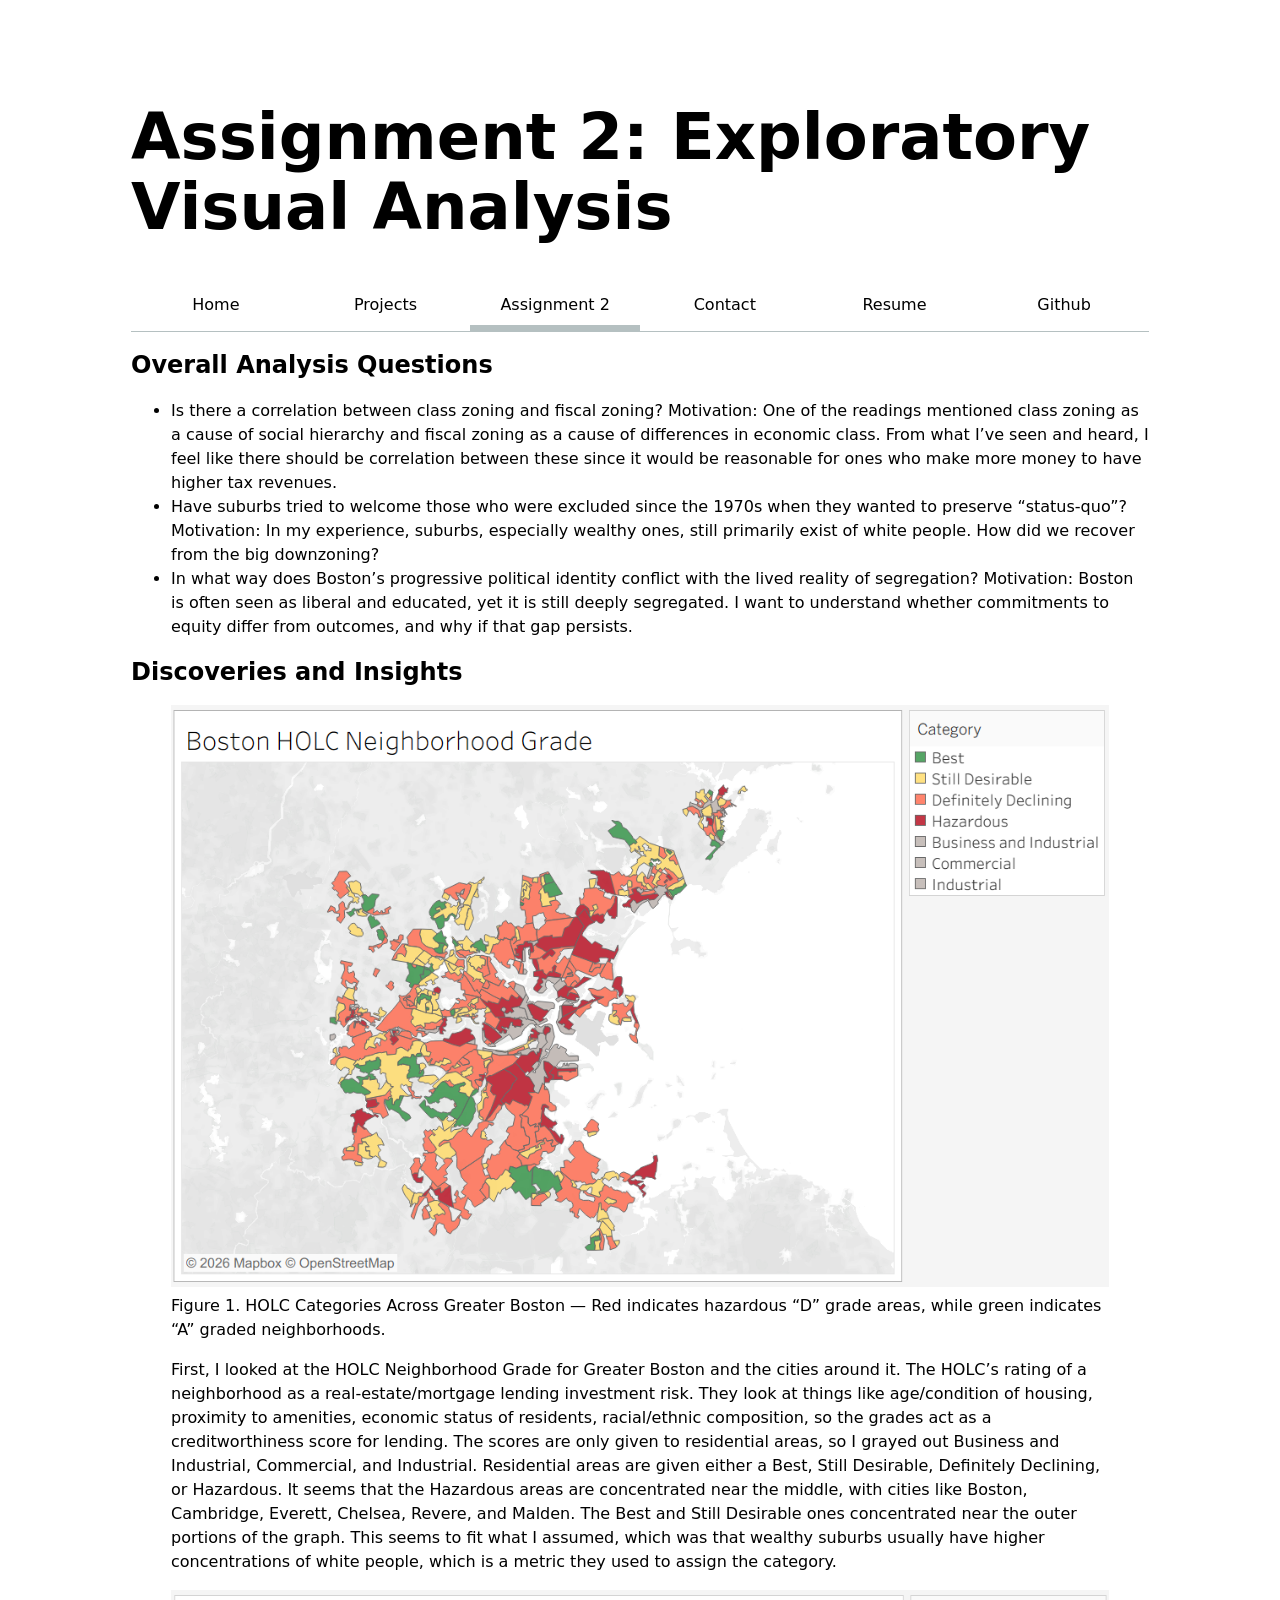
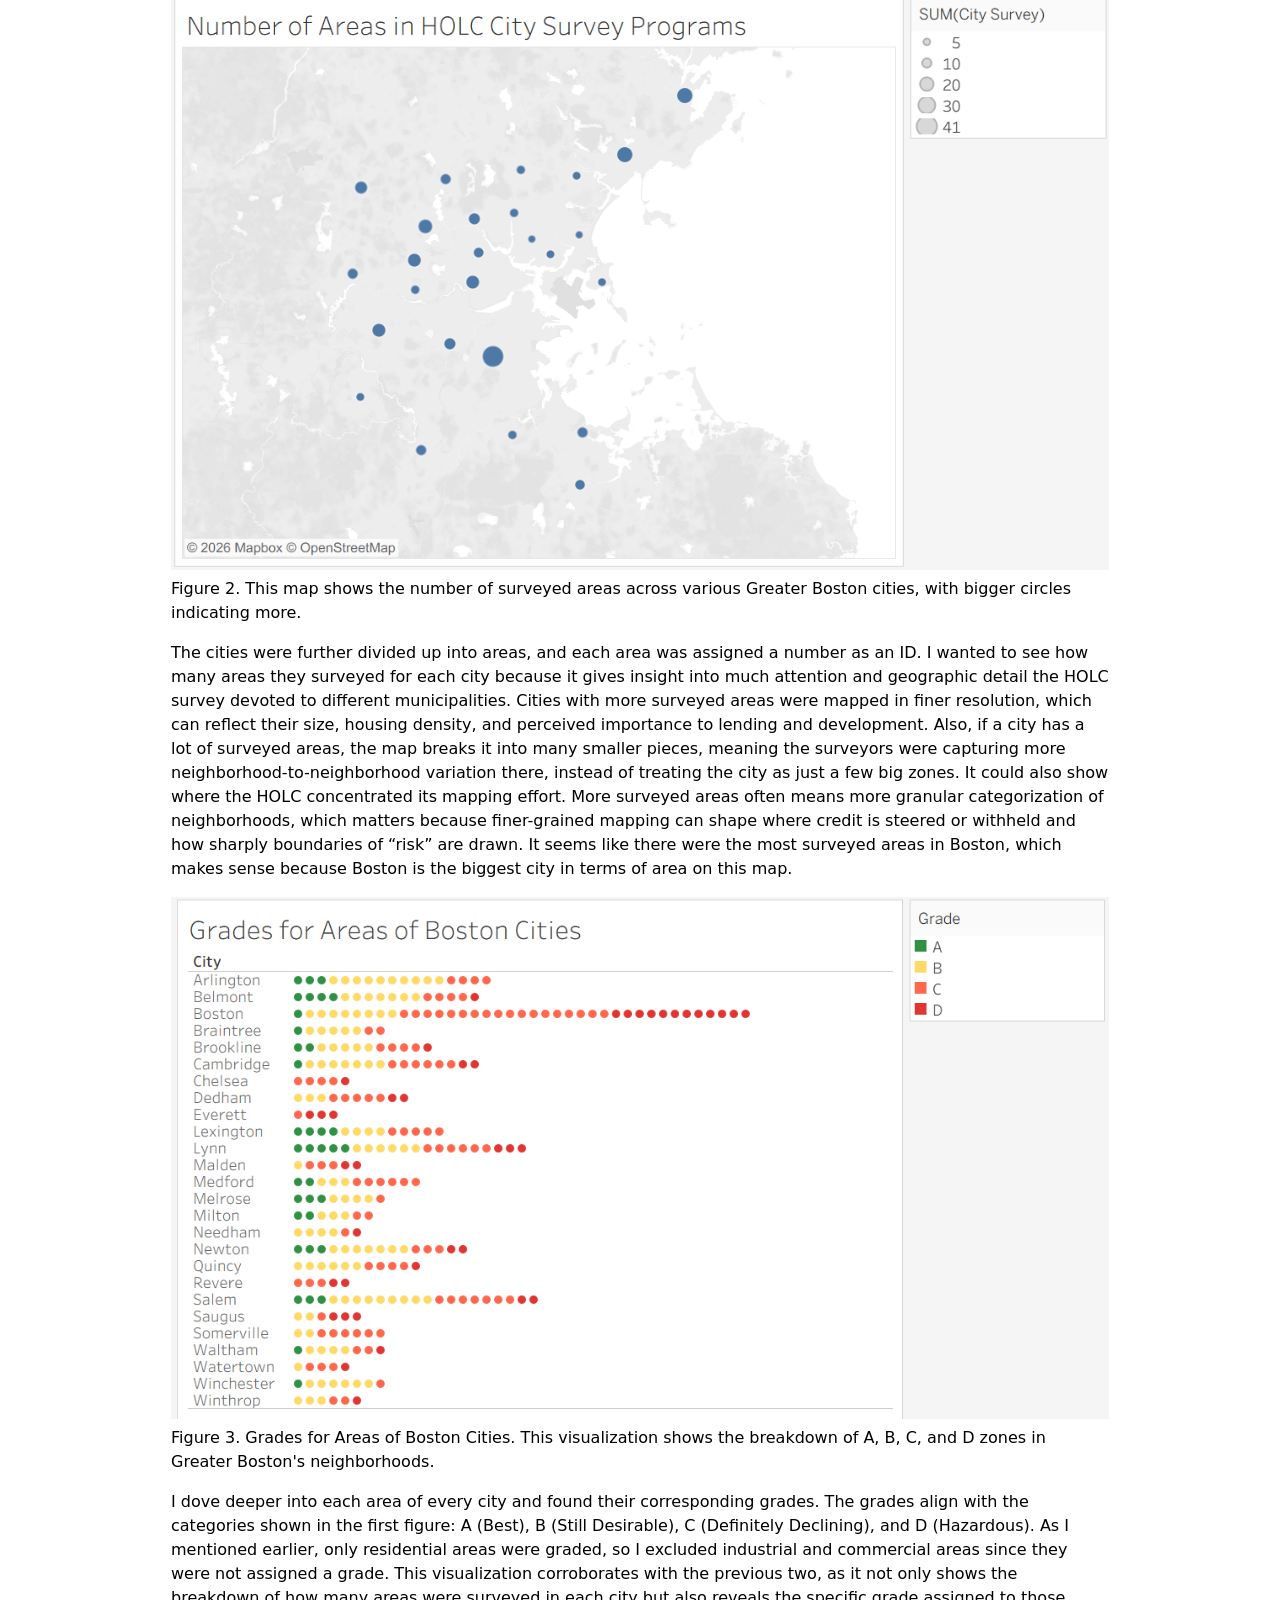
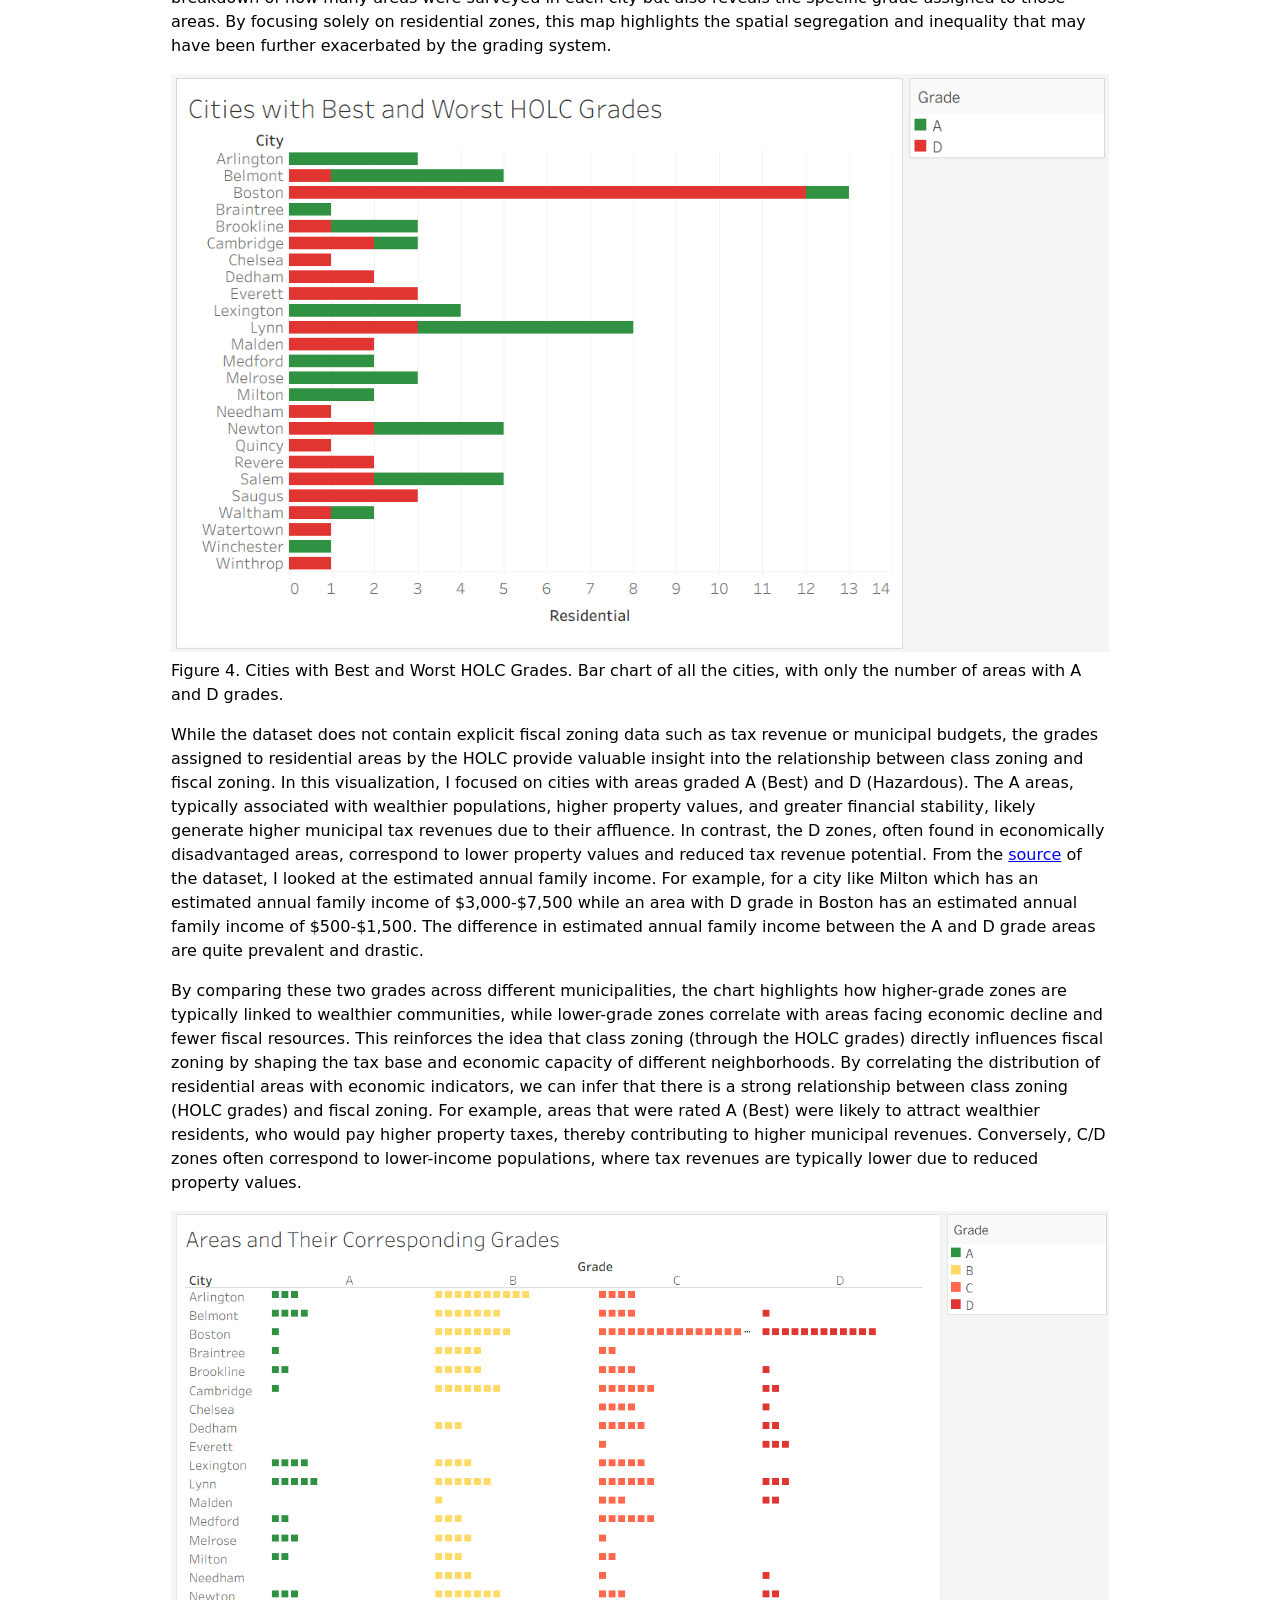
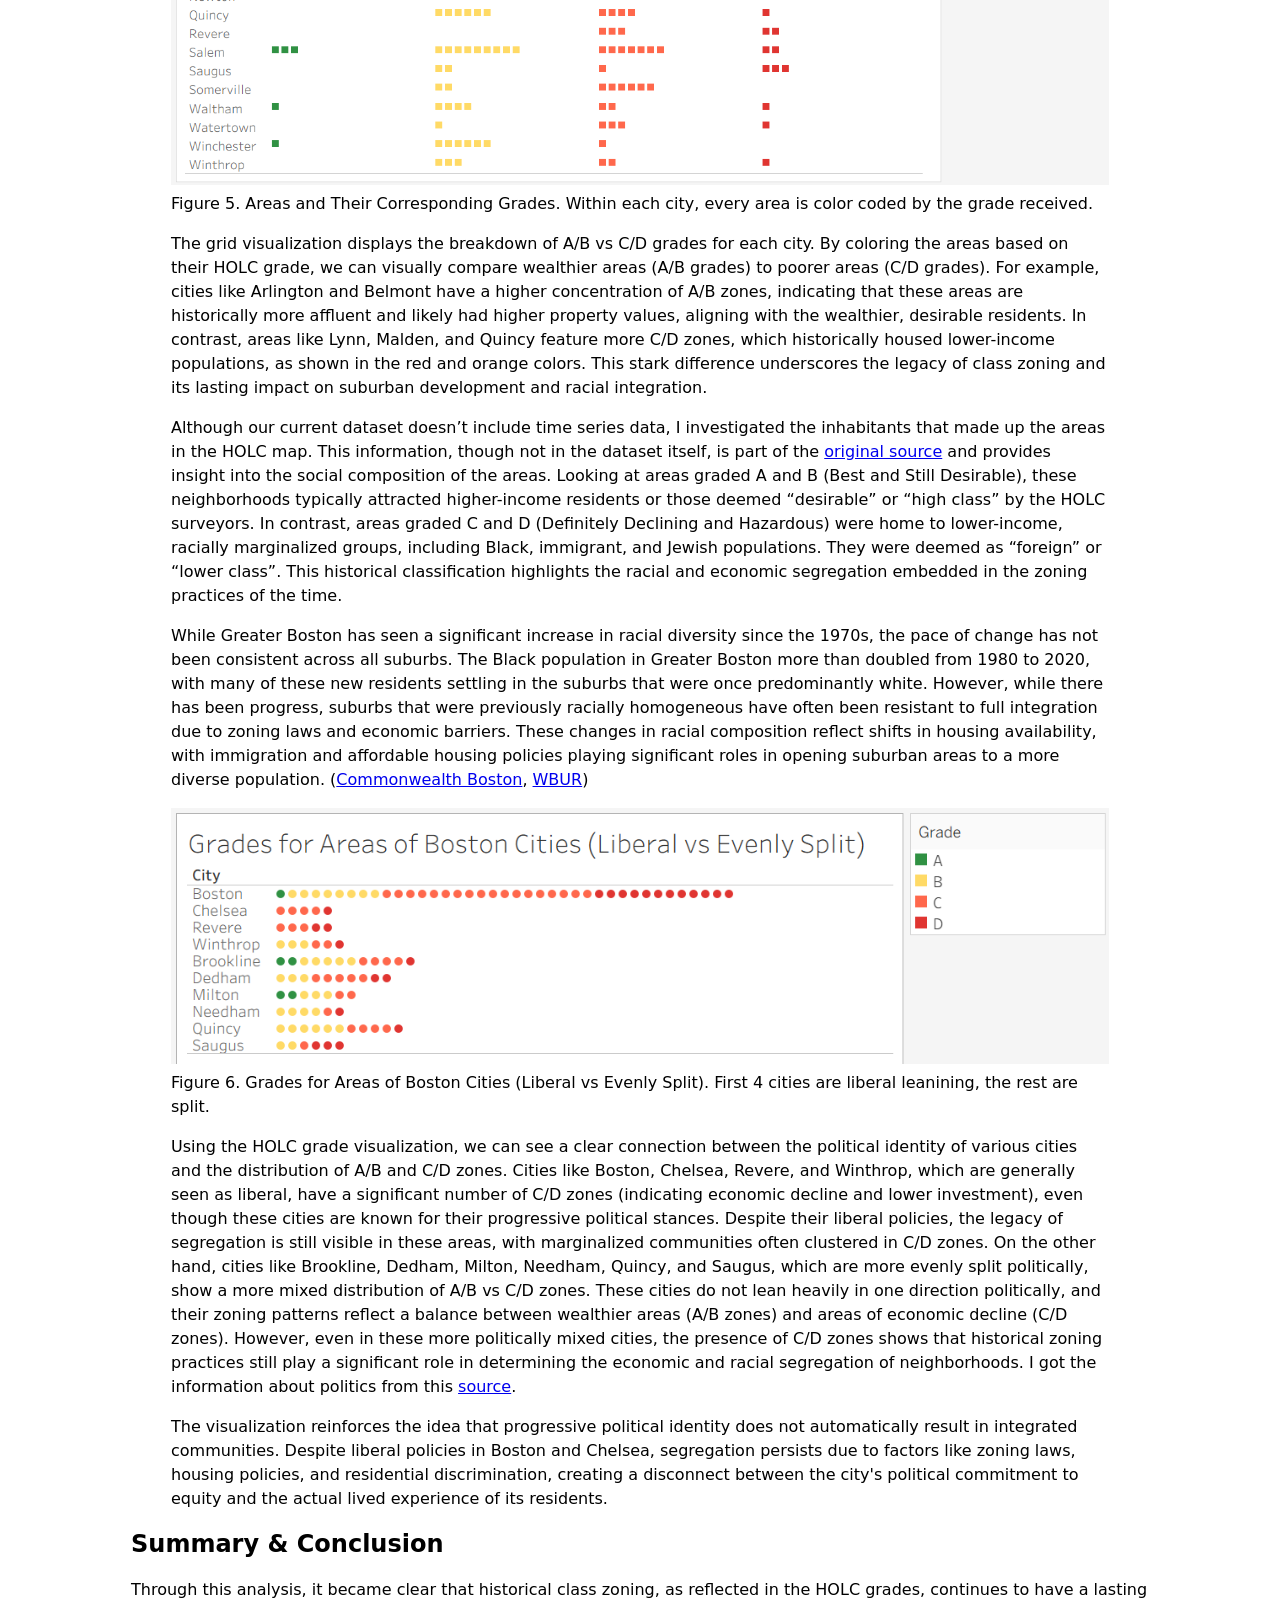
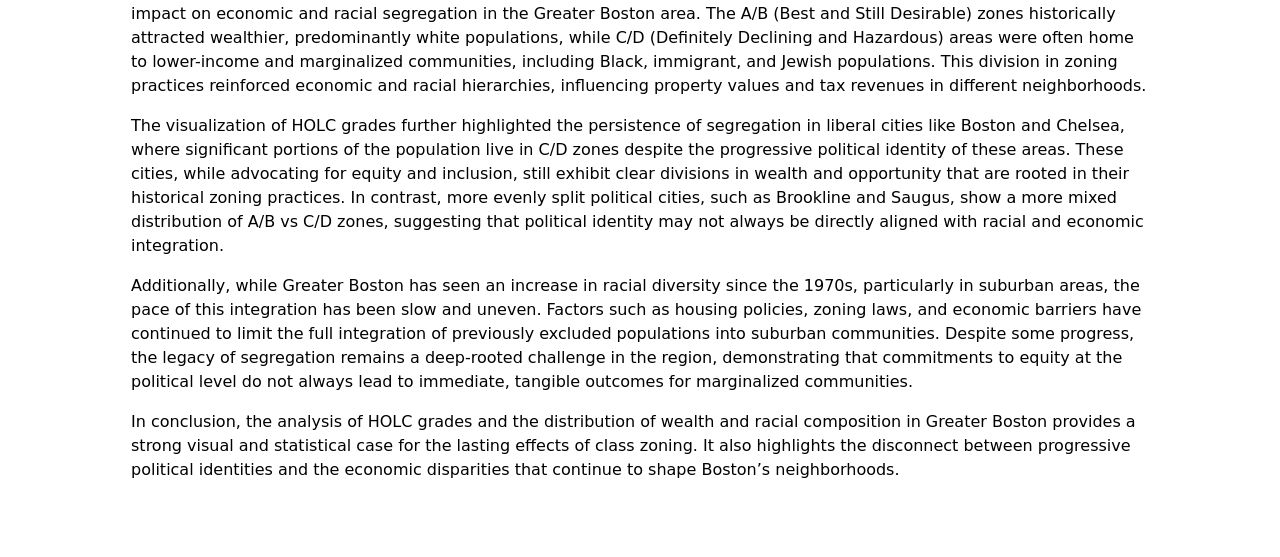
==== A2/index.html @ e9b643f2 "Fixing A2 html file name" ====
<!DOCTYPE html>
<html lang="en">

<head>
    <meta charset="UTF-8">
    <meta name="viewport" content="width=device-width, initial-scale=1.0">
    <title>6.C35 Assignment 2: Exploratory Visual Analysis</title>
    <link rel="stylesheet" href="../style.css">
</head>

<body>
    <h1>Assignment 2: Exploratory Visual Analysis</h1>

    <nav>
        <ul>
            <li><a href="../">Home</a></li>
            <li><a href="../projects/">Projects</a></li>
            <li><a class='current' href="./">Assignment 2</a></li>
            <li><a href="../contact/">Contact</a></li>
            <li><a href="../resume/">Resume</a></li>
            <li><a href="https://github.com/blin20115" target="_blank">Github</a></li>
        </ul>
    </nav>

    <section id="questions">
        <h2>Overall Analysis Questions</h2>
        <ul>
            <li>Is there a correlation between class zoning and fiscal zoning? Motivation: One of the readings mentioned
                class zoning as a cause of social hierarchy and fiscal zoning as a cause of differences in economic
                class. From what I’ve seen and heard, I feel like there should be correlation between these since it
                would be reasonable for ones who make more money to have higher tax revenues.
            </li>
            <li>Have suburbs tried to welcome those who were excluded since the 1970s when they wanted to preserve
                “status-quo”? Motivation: In my experience, suburbs, especially wealthy ones, still primarily exist of
                white people. How did we recover from the big downzoning?
            </li>
            <li>In what way does Boston’s progressive political identity conflict with the lived reality of segregation?
                Motivation: Boston is often seen as liberal and educated, yet it is still deeply segregated. I want to
                understand whether commitments to equity differ from outcomes, and why if that gap persists.
            </li>
        </ul>
    </section>

    <section id="results">
        <h2>Discoveries and Insights</h2>

        <figure>
            <img src="images/figure 1.png" alt="Greater Boston HOLC Map">
            <figcaption>Figure 1. HOLC Categories Across Greater Boston — Red indicates hazardous “D” grade areas, while
                green indicates “A” graded neighborhoods.</figcaption>
            <p>First, I looked at the HOLC Neighborhood Grade for Greater Boston and the cities around it. The HOLC’s
                rating of a neighborhood as a real-estate/mortgage lending investment risk. They look at things like
                age/condition of housing, proximity to amenities, economic status of residents, racial/ethnic
                composition, so the grades act as a creditworthiness score for lending. The scores are only given to
                residential areas, so I grayed out Business and Industrial, Commercial, and Industrial. Residential
                areas are given either a Best, Still Desirable, Definitely Declining, or Hazardous. It seems that the
                Hazardous areas are concentrated near the middle, with cities like Boston, Cambridge, Everett, Chelsea,
                Revere, and Malden. The Best and Still Desirable ones concentrated near the outer portions of the graph.
                This seems to fit what I assumed, which was that wealthy suburbs usually have higher concentrations of
                white people, which is a metric they used to assign the category.
            </p>
        </figure>

        <figure>
            <img src="images/figure 2.png" alt="Number of Areas in HOLC City Survey Programs">
            <figcaption>Figure 2. This map shows the number of surveyed areas across various Greater Boston cities, with
                bigger circles indicating more.</figcaption>
            <p>The cities were further divided up into areas, and each area was assigned a number as an ID. I wanted to
                see how many areas they surveyed for each city because it gives insight into much attention and
                geographic detail the HOLC survey devoted to different municipalities. Cities with more surveyed areas
                were mapped in finer resolution, which can reflect their size, housing density, and perceived importance
                to lending and development. Also, if a city has a lot of surveyed areas, the map breaks it into many
                smaller pieces, meaning the surveyors were capturing more neighborhood-to-neighborhood variation there,
                instead of treating the city as just a few big zones. It could also show where the HOLC concentrated its
                mapping effort. More surveyed areas often means more granular categorization of neighborhoods, which
                matters because finer-grained mapping can shape where credit is steered or withheld and how sharply
                boundaries of “risk” are drawn. It seems like there were the most surveyed areas in Boston, which makes
                sense because Boston is the biggest city in terms of area on this map.
            </p>
        </figure>

        <figure>
            <img src="images/figure 3.png" alt="Grades for Areas of Boston Cities">
            <figcaption>Figure 3. Grades for Areas of Boston Cities. This visualization shows the breakdown of A, B, C,
                and D zones in Greater Boston's neighborhoods.</figcaption>
            <p>I dove deeper into each area of every city and found their corresponding grades. The grades align with
                the categories shown in the first figure: A (Best), B (Still Desirable), C (Definitely Declining), and D
                (Hazardous). As I mentioned earlier, only residential areas were graded, so I excluded industrial and
                commercial areas since they were not assigned a grade. This visualization corroborates with the previous
                two, as it not only shows the breakdown of how many areas were surveyed in each city but also reveals
                the specific grade assigned to those areas. By focusing solely on residential zones, this map highlights
                the spatial segregation and inequality that may have been further exacerbated by the grading system.
            </p>
        </figure>

        <figure>
            <img src="images/figure 4.png" alt="Cities with Best and Worst HOLC Grades">
            <figcaption>Figure 4. Cities with Best and Worst HOLC Grades. Bar chart of all the cities, with only the
                number
                of areas with A and D grades.</figcaption>
            <p>While the dataset does not contain explicit fiscal zoning data such as tax revenue or municipal budgets,
                the
                grades assigned to residential areas by the HOLC provide valuable insight into the relationship between
                class zoning and fiscal zoning. In this visualization, I focused on cities with areas graded A (Best)
                and D
                (Hazardous). The A areas, typically associated with wealthier populations, higher property values, and
                greater financial stability, likely generate higher municipal tax revenues due to their affluence. In
                contrast, the D zones, often found in economically disadvantaged areas, correspond to lower property
                values
                and reduced tax revenue potential. From the <a
                    href="https://dsl.richmond.edu/panorama/redlining/map/MA/Boston/context#loc=11/42.3351/-71.1643">source</a>
                of the dataset, I looked at the estimated annual family
                income. For example, for a city like Milton which has an estimated annual family income of $3,000-$7,500
                while an area with D grade in Boston has an estimated annual family income of $500-$1,500. The
                difference in
                estimated annual family income between the A and D grade areas are quite prevalent and drastic.
            </p>
            <p>By comparing these two grades across different municipalities, the chart highlights how higher-grade
                zones
                are typically linked to wealthier communities, while lower-grade zones correlate with areas facing
                economic
                decline and fewer fiscal resources. This reinforces the idea that class zoning (through the HOLC grades)
                directly influences fiscal zoning by shaping the tax base and economic capacity of different
                neighborhoods.
                By correlating the distribution of residential areas with economic indicators, we can infer that there
                is a
                strong relationship between class zoning (HOLC grades) and fiscal zoning. For example, areas that were
                rated
                A (Best) were likely to attract wealthier residents, who would pay higher property taxes, thereby
                contributing to higher municipal revenues. Conversely, C/D zones often correspond to lower-income
                populations, where tax revenues are typically lower due to reduced property values.
            </p>
        </figure>

        <figure>
            <img src="images/figure 5.png" alt="Areas and Their Corresponding Grades">
            <figcaption>Figure 5. Areas and Their Corresponding Grades. Within each city, every area is color coded by
                the grade received.</figcaption>
            <p>The grid visualization displays the breakdown of A/B vs C/D grades for each city. By coloring the areas
                based on their HOLC grade, we can visually compare wealthier areas (A/B grades) to poorer areas (C/D
                grades). For example, cities like Arlington and Belmont have a higher concentration of A/B zones,
                indicating that these areas are historically more affluent and likely had higher property values,
                aligning with the wealthier, desirable residents. In contrast, areas like Lynn, Malden, and Quincy
                feature more C/D zones, which historically housed lower-income populations, as shown in the red and
                orange colors. This stark difference underscores the legacy of class zoning and its lasting impact on
                suburban development and racial integration.
            </p>
            <p>
                Although our current dataset doesn’t include time series data, I investigated the inhabitants that made
                up the areas in the HOLC map. This information, though not in the dataset itself, is part of the
                <a
                    href="https://dsl.richmond.edu/panorama/redlining/map/MA/Boston/areas#mapview=full&loc=12/42.3138/-71.0811">original
                    source</a>
                and provides insight into the social composition of the areas. Looking at areas graded A and B (Best
                and Still Desirable), these neighborhoods typically attracted higher-income residents or those
                deemed “desirable” or “high class” by the HOLC surveyors. In contrast, areas graded C and D
                (Definitely Declining and Hazardous) were home to lower-income, racially marginalized groups,
                including Black, immigrant, and Jewish populations. They were deemed as “foreign” or “lower class”.
                This historical classification highlights the racial and economic segregation embedded in the zoning
                practices of the time.
            </p>
            <p>While Greater Boston has seen a significant increase in racial diversity since the 1970s, the pace of
                change has not been consistent across all suburbs. The Black population in Greater Boston more than
                doubled from 1980 to 2020, with many of these new residents settling in the suburbs that were once
                predominantly white. However, while there has been progress, suburbs that were previously racially
                homogeneous have often been resistant to full integration due to zoning laws and economic barriers.
                These changes in racial composition reflect shifts in housing availability, with immigration and
                affordable housing policies playing significant roles in opening suburban areas to a more diverse
                population. (<a
                    href="https://commonwealthbeacon.org/economy/greater-bostons-black-population-becoming-more-diverse-dispersed/?">Commonwealth
                    Boston</a>, <a
                    href="https://www.wbur.org/news/2023/04/06/greater-boston-black-population-is-growth-diversity-report?">WBUR</a>)
            </p>
        </figure>

        <figure>
            <img src="images/figure 6.png" alt="Grades for Areas of Boston Cities (Liberal vs Evenly Split)">
            <figcaption>Figure 6. Grades for Areas of Boston Cities (Liberal vs Evenly Split). First 4 cities are
                liberal leanining, the rest are split.</figcaption>
            <p>Using the HOLC grade visualization, we can see a clear connection between the political identity of
                various cities and the distribution of A/B and C/D zones. Cities like Boston, Chelsea, Revere, and
                Winthrop, which are generally seen as liberal, have a significant number of C/D zones (indicating
                economic decline and lower investment), even though these cities are known for their progressive
                political stances. Despite their liberal policies, the legacy of segregation is still visible in these
                areas, with marginalized communities often clustered in C/D zones. On the other hand, cities like
                Brookline, Dedham, Milton, Needham, Quincy, and Saugus, which are more evenly split politically, show a
                more mixed distribution of A/B vs C/D zones. These cities do not lean heavily in one direction
                politically, and their zoning patterns reflect a balance between wealthier areas (A/B zones) and areas
                of economic decline (C/D zones). However, even in these more politically mixed cities, the presence of
                C/D zones shows that historical zoning practices still play a significant role in determining the
                economic and racial segregation of neighborhoods. I got the information about politics from this <a
                    href="https://bestneighborhood.org/conservative-vs-liberal-map-boston-ma/">source</a>.
            </p>
            <p>The visualization reinforces the idea that progressive political identity does not automatically result
                in integrated communities. Despite liberal policies in Boston and Chelsea, segregation persists due to
                factors like zoning laws, housing policies, and residential discrimination, creating a disconnect
                between the city's political commitment to equity and the actual lived experience of its residents.
            </p>
        </figure>

    </section>

    <section id="summary">
        <h2>Summary & Conclusion</h2>
        <p>Through this analysis, it became clear that historical class zoning, as reflected in the HOLC grades,
            continues to have a lasting impact on economic and racial segregation in the Greater Boston area.
            The A/B
            (Best and Still Desirable) zones historically attracted wealthier, predominantly white populations,
            while
            C/D (Definitely Declining and Hazardous) areas were often home to lower-income and marginalized
            communities,
            including Black, immigrant, and Jewish populations. This division in zoning practices reinforced
            economic
            and racial hierarchies, influencing property values and tax revenues in different neighborhoods.
        </p>
        <p>
            The visualization of HOLC grades further highlighted the persistence of segregation in liberal
            cities like
            Boston and Chelsea, where significant portions of the population live in C/D zones despite the
            progressive
            political identity of these areas. These cities, while advocating for equity and inclusion, still
            exhibit
            clear divisions in wealth and opportunity that are rooted in their historical zoning practices. In
            contrast,
            more evenly split political cities, such as Brookline and Saugus, show a more mixed distribution of
            A/B vs
            C/D zones, suggesting that political identity may not always be directly aligned with racial and
            economic
            integration.
        </p>
        <p>
            Additionally, while Greater Boston has seen an increase in racial diversity since the 1970s,
            particularly in
            suburban areas, the pace of this integration has been slow and uneven. Factors such as housing
            policies,
            zoning laws, and economic barriers have continued to limit the full integration of previously
            excluded
            populations into suburban communities. Despite some progress, the legacy of segregation remains a
            deep-rooted challenge in the region, demonstrating that commitments to equity at the political level
            do not
            always lead to immediate, tangible outcomes for marginalized communities.
        </p>
        <p>In conclusion, the analysis of HOLC grades and the distribution of wealth and racial composition in
            Greater
            Boston provides a strong visual and statistical case for the lasting effects of class zoning. It
            also
            highlights the disconnect between progressive political identities and the economic disparities that
            continue to shape Boston’s neighborhoods.
        </p>
    </section>

</body>

</html>
---- style.css ----
:root {
  --color-accent: oklch(24.978% 0.11284 287.497);
}

html {
  accent-color: var(--color-accent);
}

body {
  font: 100%/1.5 system-ui;
  max-width: 100ch;
  margin-inline: auto;
  padding: 5ch;
}

nav ul,
nav ul li {
  display: contents;
}

nav {
  display: flex;
  margin-bottom: 1em;
  border-bottom: 1px solid oklch(80% 3% 200);
}

nav a {
  flex: 1;
  text-decoration: none;
  color: inherit;
  text-align: center;
  padding: 0.5em;
  border-bottom: 0.4em solid transparent;
}

nav a.current {
  border-bottom: 0.4em solid oklch(80% 3% 200);
  padding-bottom: 0.1em;
}

nav a:hover {
  border-bottom: 0.4em solid var(--color-accent);
  background-color: oklch(from var(--color-accent) 95% 5% h);
  padding-bottom: 0.1em;
}

input,
textarea,
button,
select {
  font: inherit;
}

form {
  display: grid;
  grid-template-columns: auto 1fr;
  gap: 1em;
}

form label {
  display: grid;
  grid-template-columns: subgrid;
  grid-column: 1 / -1;
  align-items: center;
}

form button {
  grid-column: 1 / -1;
}

img {
  max-width: 100%;
  height: auto;
}

.projects {
  display: grid;
  grid-template-columns: repeat(auto-fill, minmax(15em, 1fr));
  gap: 1em;
}

article {
  display: grid;
  grid-template-rows: subgrid;
  grid-row: span 3;
}

article h2 {
  margin: 0;
}

h1,
h2,
h3,
h4,
h5,
h6 {
  line-height: 1.1;
  text-wrap: balance;
}

h1 {
  font-size: 4rem;
}

body.resume article {
  background: oklch(95.01% 0.02375 262.144);
  padding: 1.25rem;
  border: 1px solid oklch(95.01% 0.02375 262.144);
  margin-bottom: 1.25rem;

}

body.resume article h4 {
  margin: 0;
}

body.resume article p {
  margin: 0.25rem 0 0.5rem;
}

body.resume ul {
  margin: 0.5rem 0 0;
  padding-left: 1.25rem;
}

body.resume a[href*="drive.google.com"] {
  display: inline-block;
  padding: 0.4em 0.7em;
  border: 1px solid oklch(85% 3% 200);
  text-decoration: none;
}

body.resume a[href*="drive.google.com"]:hover {
  background: oklch(from var(--color-accent) 95% 5% h);
}
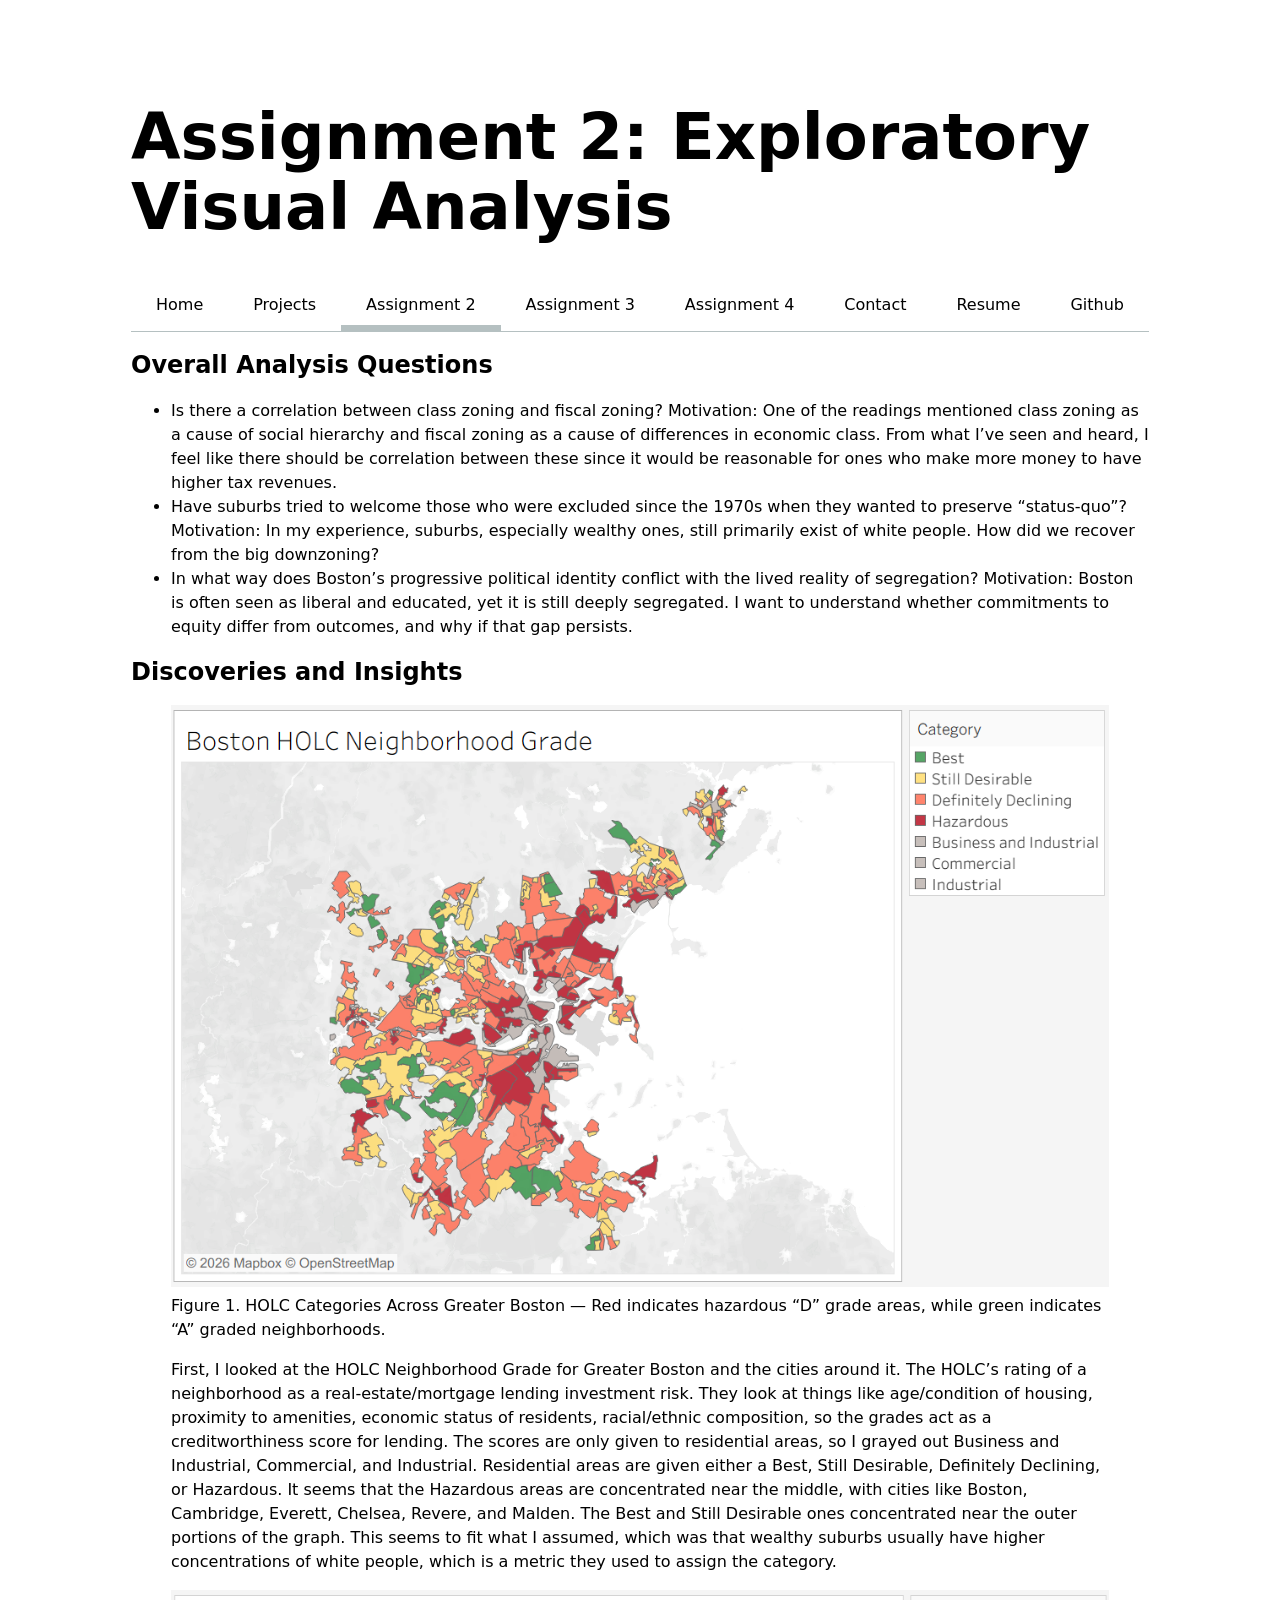
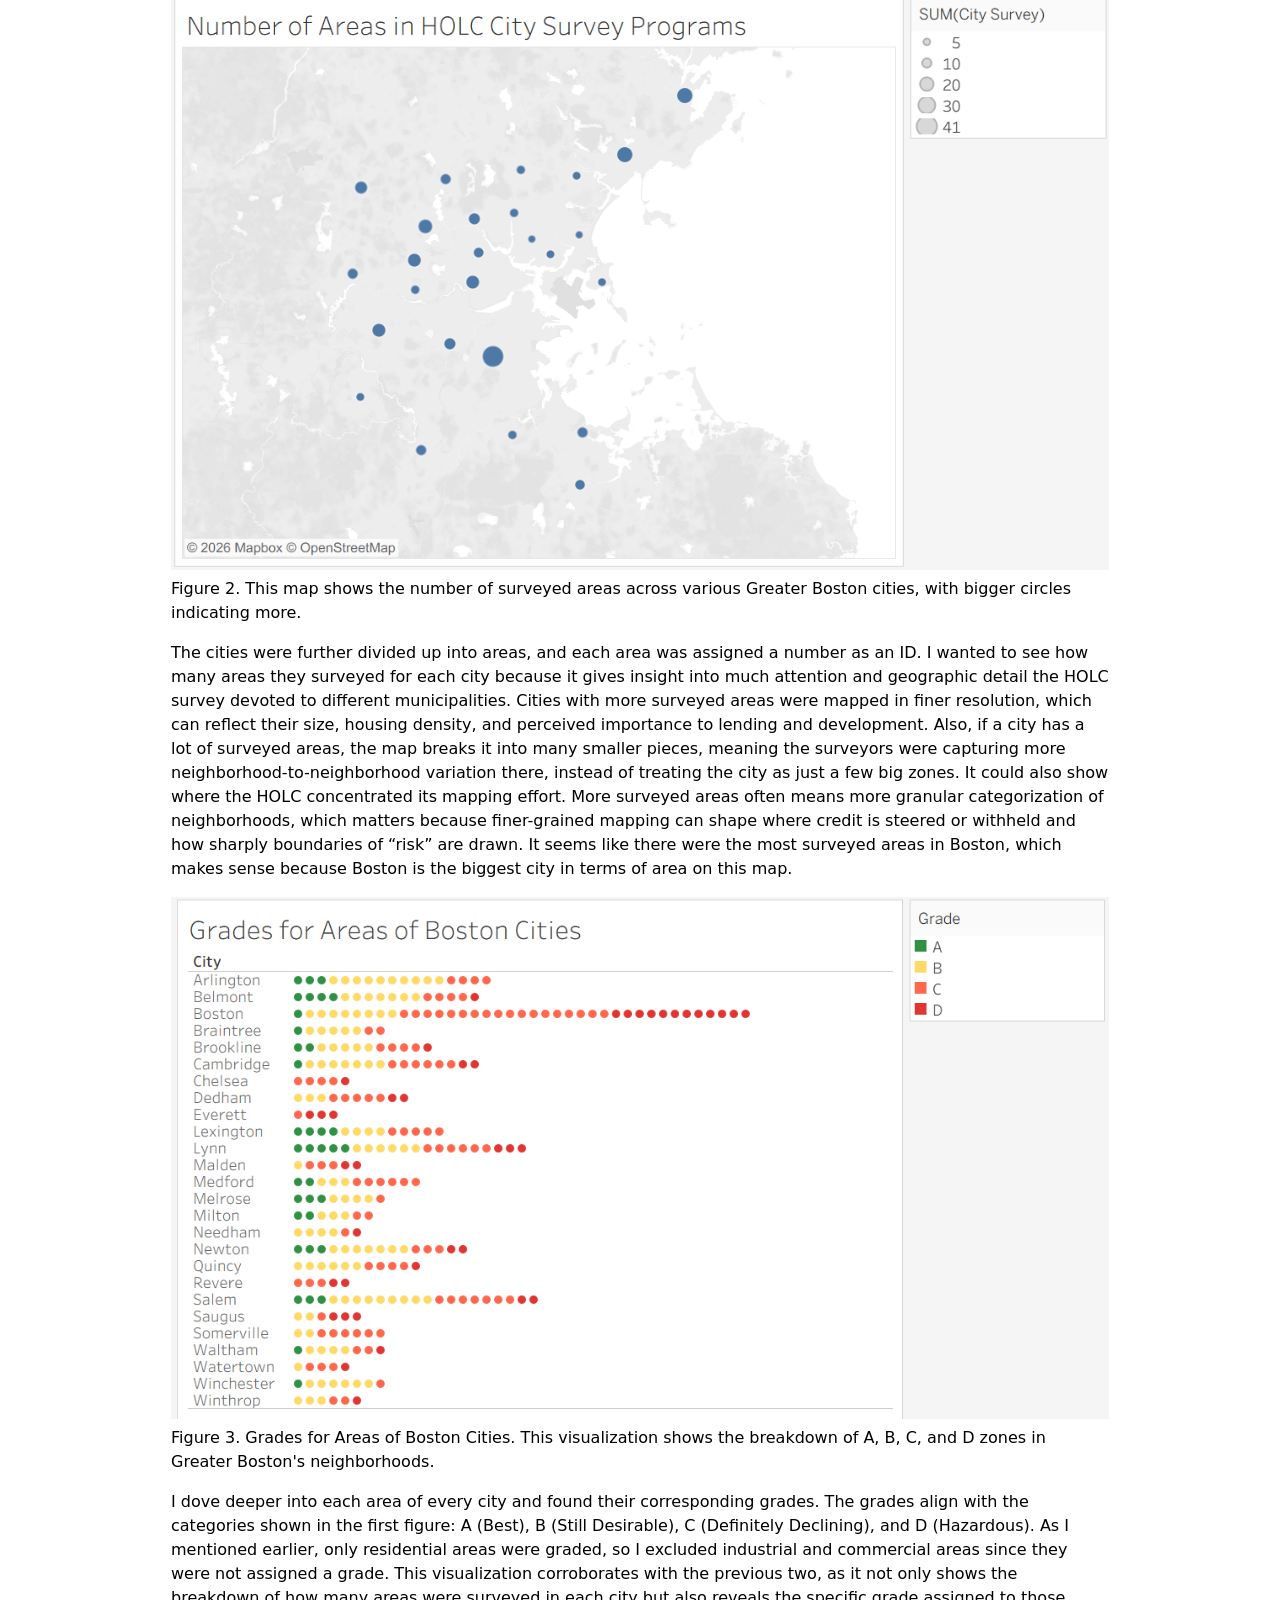
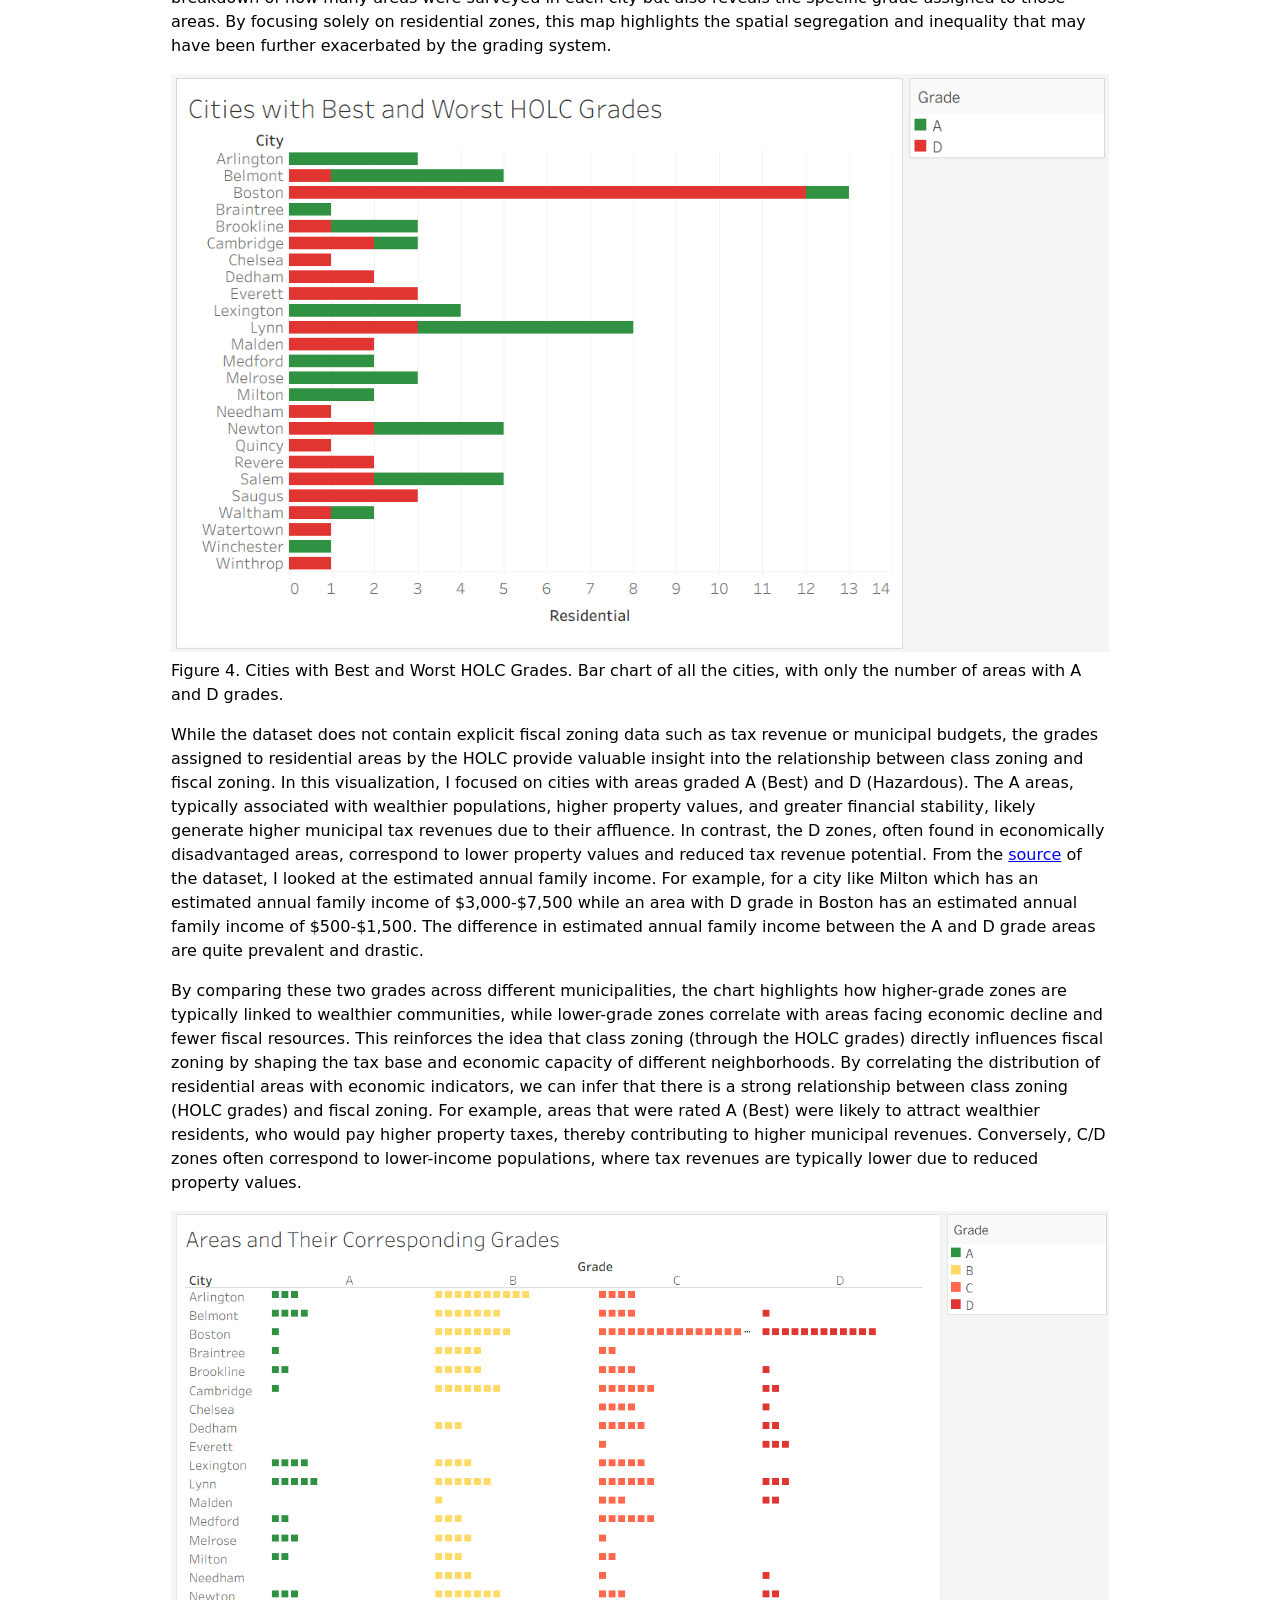
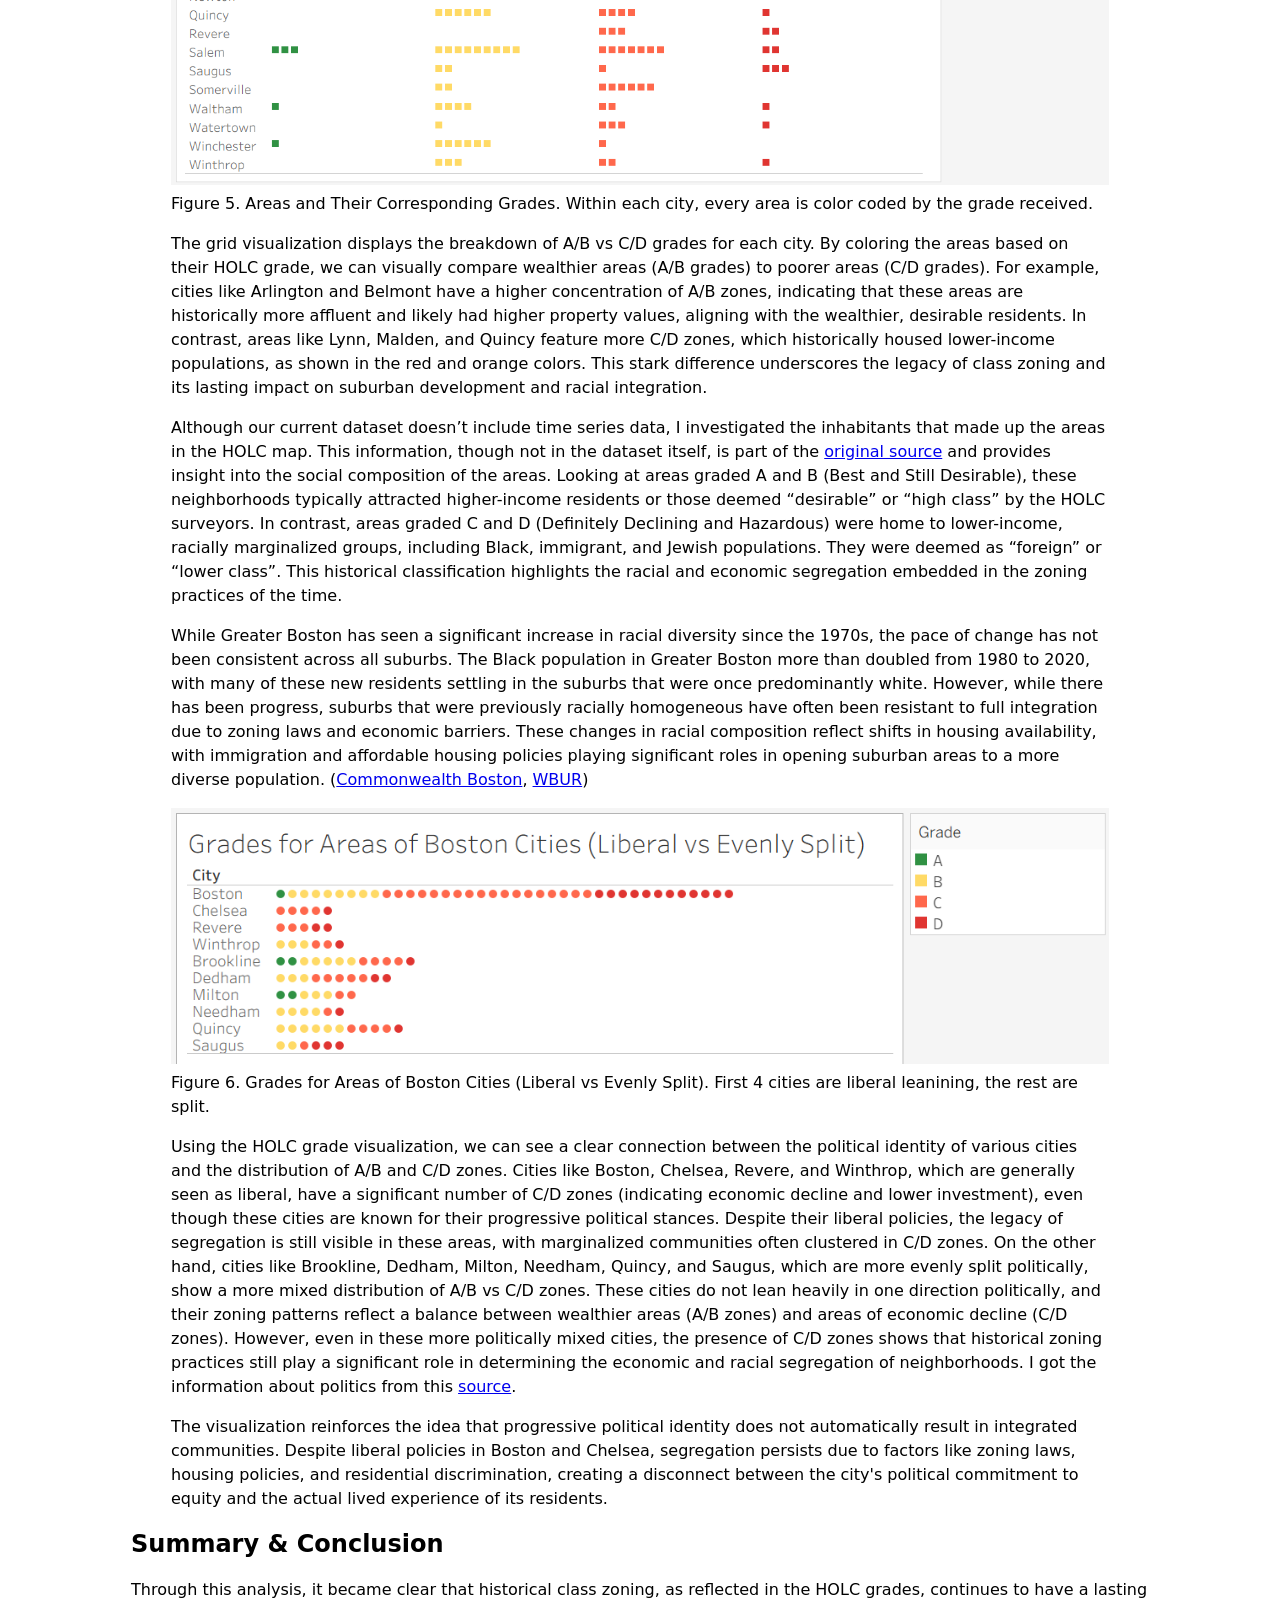
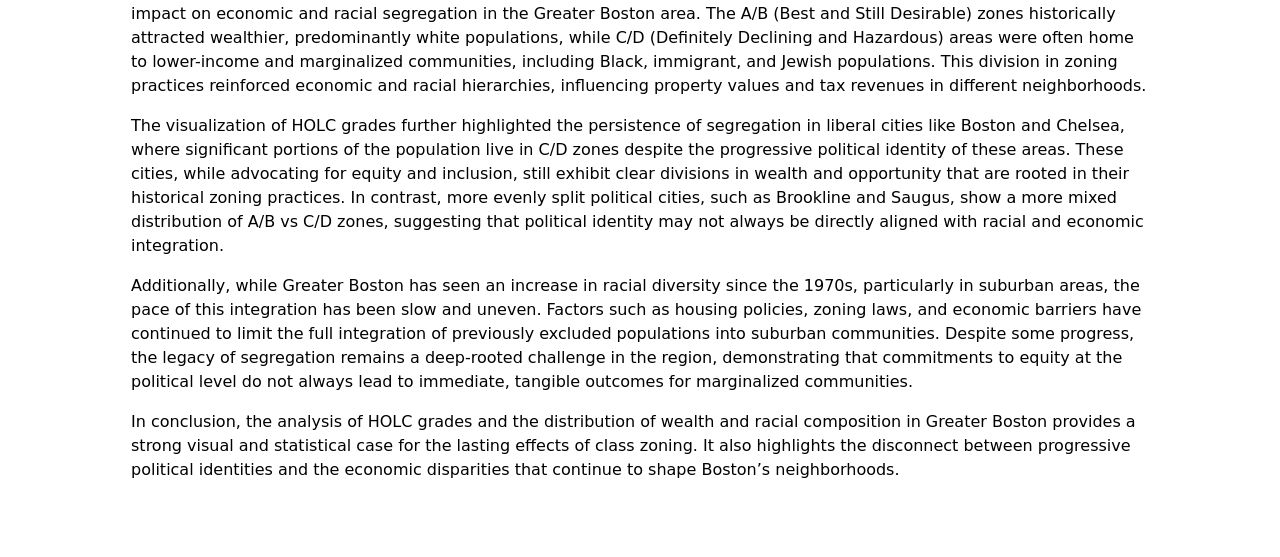
==== commit 45752533: "Adding A4" ====
--- a/A2/index.html
+++ b/A2/index.html
@@ -16,6 +16,8 @@
             <li><a href="../">Home</a></li>
             <li><a href="../projects/">Projects</a></li>
             <li><a class='current' href="./">Assignment 2</a></li>
+            <li><a href="../A3/">Assignment 3</a></li>
+            <li><a href="../A4/">Assignment 4</a></li>
             <li><a href="../contact/">Contact</a></li>
             <li><a href="../resume/">Resume</a></li>
             <li><a href="https://github.com/blin20115" target="_blank">Github</a></li>
--- a/style.css
+++ b/style.css
@@ -25,7 +25,7 @@
 }
 
 nav a {
-  flex: 1;
+  flex: 1 auto;
   text-decoration: none;
   color: inherit;
   text-align: center;
